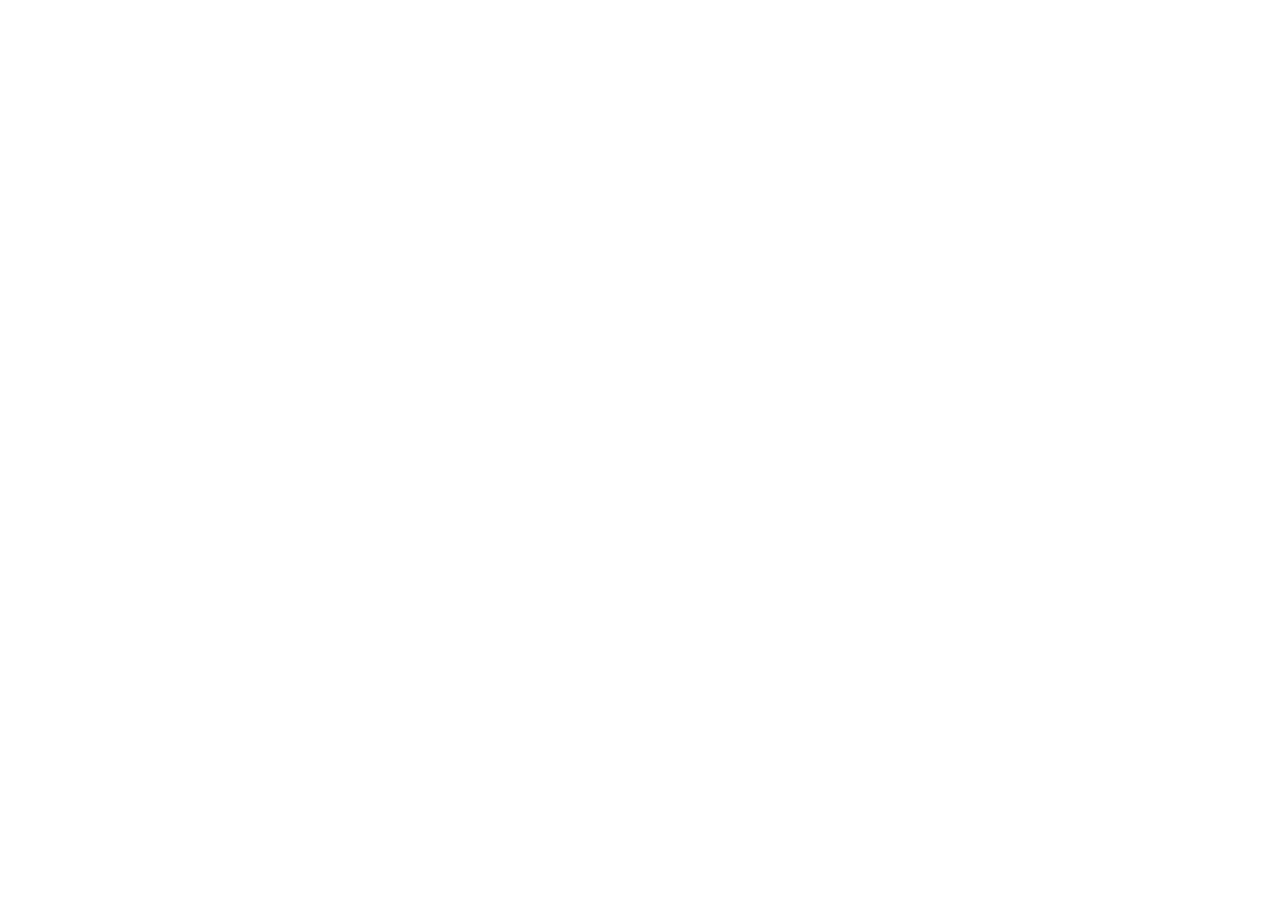
==== index.html @ 8719b3c1 "Primer reclutamiento" ====
<!DOCTYPE html>
<html lang="en">
<head>
    <meta charset="UTF-8">
    <meta name="viewport" content="width=device-width, initial-scale=1.0">
    <title>Riot Squad</title>
</head>
<body>
    
</body>
</html>
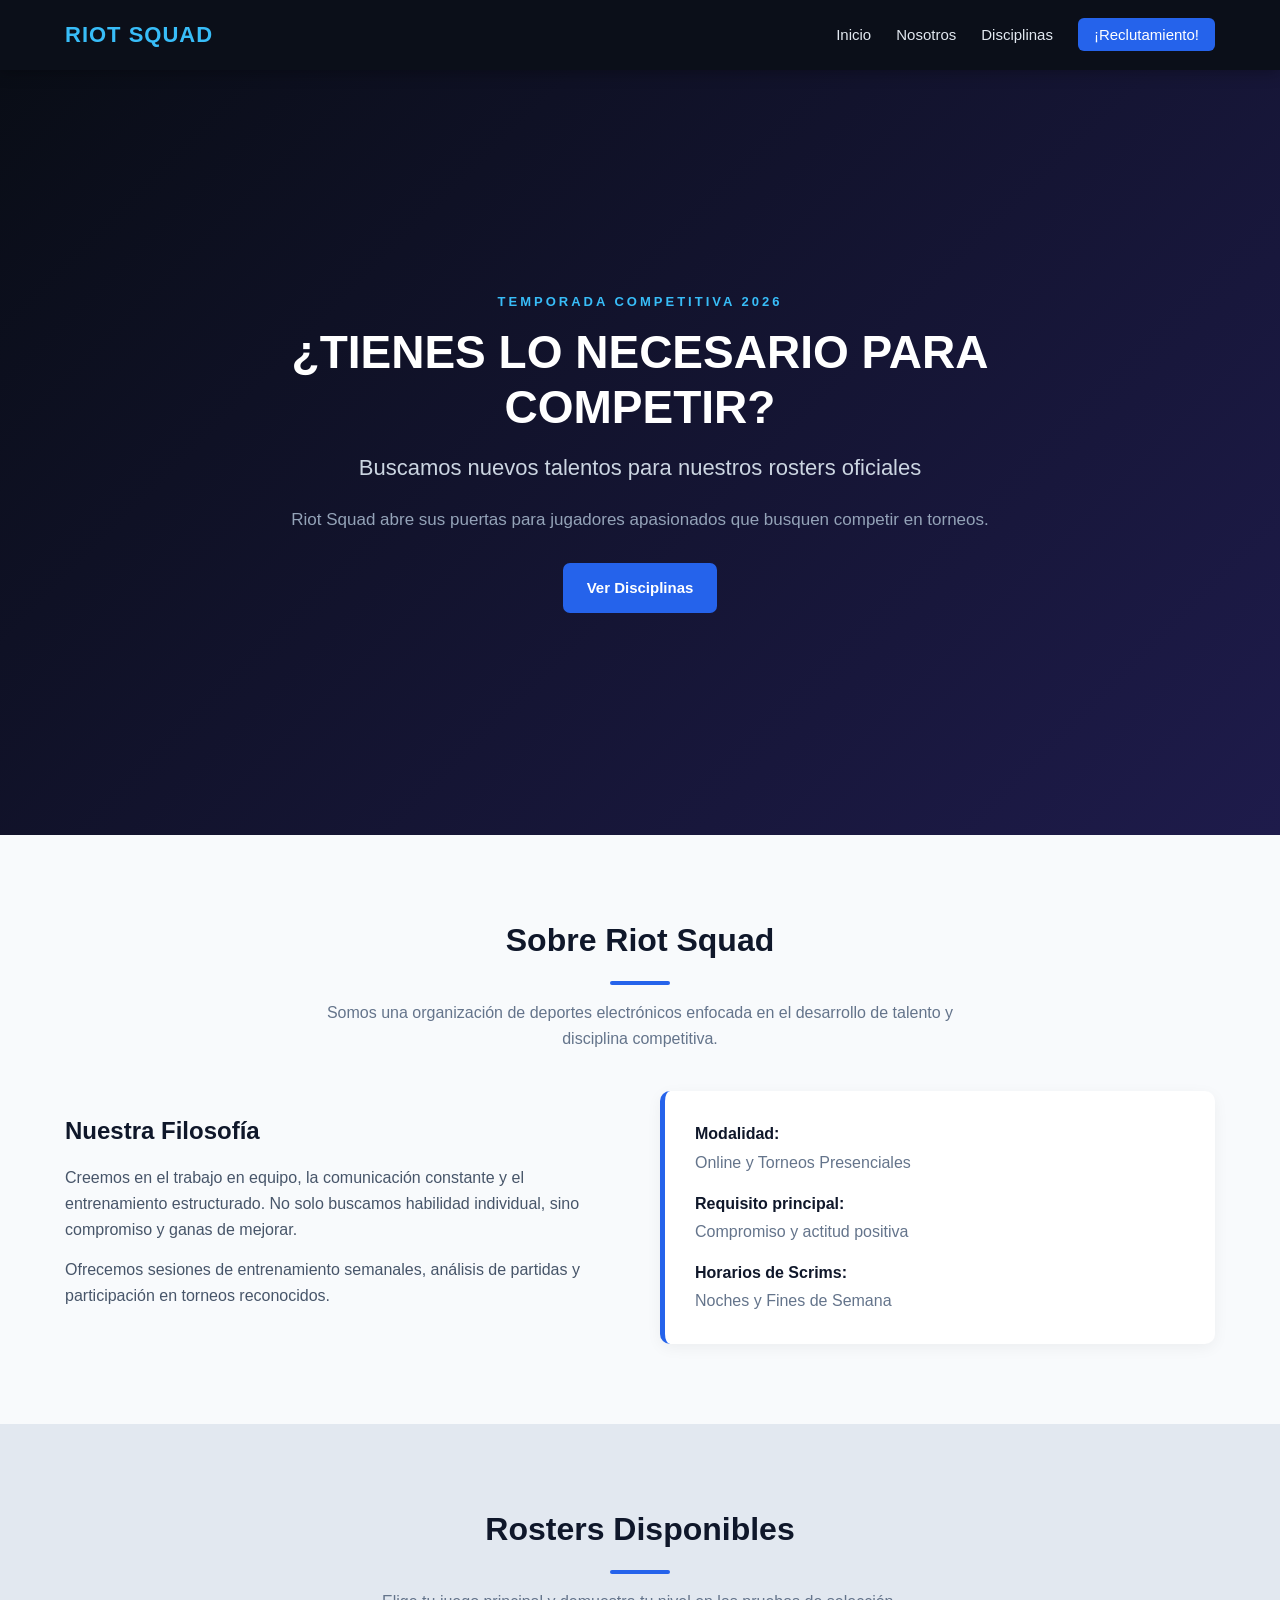
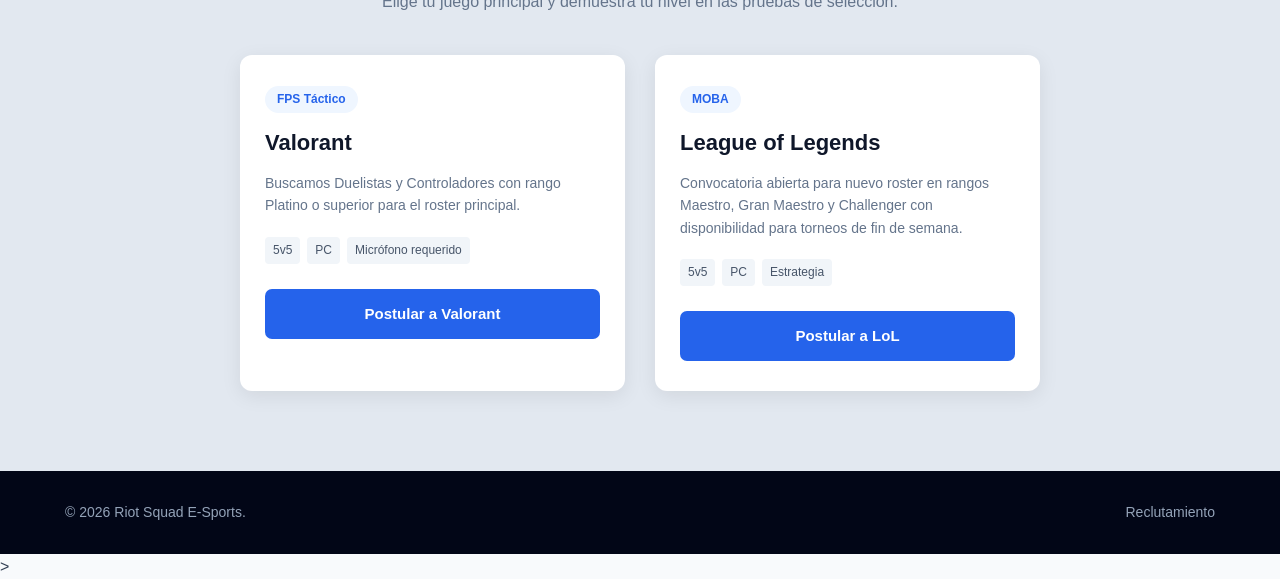
==== commit 8f166611: "Agregando pagina registro" ====
--- a/index.html
+++ b/index.html
@@ -1,11 +1,142 @@
 <!DOCTYPE html>
-<html lang="en">
+<html lang="es">
+
 <head>
     <meta charset="UTF-8">
     <meta name="viewport" content="width=device-width, initial-scale=1.0">
-    <title>Riot Squad</title>
+    <title>Riot Squad E-Sports - Reclutamiento</title>
+    <link rel="stylesheet" href="css/style.css">
 </head>
+
 <body>
-    
+    <header>
+        <nav class="navbar">
+            <div class="logo">
+                RIOT SQUAD
+            </div>
+            <ul class="menu">
+                <li><a href="#inicio">Inicio</a></li>
+                <li><a href="#nosotros">Nosotros</a></li>
+                <li><a href="#juegos">Disciplinas</a></li>
+                <li><a href="registro.html" class="btn-nav">¡Reclutamiento!</a></li>
+            </ul>
+        </nav>
+    </header>
+
+    <main>
+        <section id="inicio" class="hero">
+            <div class="hero-overlay">
+                <div class="hero-content">
+                    <p class="saludo">TEMPORADA COMPETITIVA 2026</p>
+                    <h1>¿TIENES LO NECESARIO PARA COMPETIR?</h1>
+                    <h2>Buscamos nuevos talentos para nuestros rosters oficiales</h2>
+                    <p class="descripcion-hero">
+                        Riot Squad abre sus puertas para jugadores apasionados que busquen competir en torneos.
+                    </p>
+                    <div class="hero-botones">
+                        <!-- Dejamos únicamente este botón -->
+                        <a href="#juegos" class="btn">
+                            Ver Disciplinas
+                        </a>
+                    </div>
+                </div>
+            </div>
+        </section>
+
+        <!-- SOBRE EL EQUIPO -->
+        <section id="nosotros" class="section">
+            <div class="contenedor">
+                <h2 class="titulo-seccion">Sobre Riot Squad</h2>
+                <p class="subtitulo-seccion">
+                    Somos una organización de deportes electrónicos enfocada en el desarrollo de talento y disciplina
+                    competitiva.
+                </p>
+
+                <div class="sobre-mi-container">
+                    <div class="sobre-mi-texto">
+                        <h3>Nuestra Filosofía</h3>
+                        <p>
+                            Creemos en el trabajo en equipo, la comunicación constante y el entrenamiento estructurado.
+                            No solo buscamos habilidad individual, sino compromiso y ganas de mejorar.
+                        </p>
+                        <p>
+                            Ofrecemos sesiones de entrenamiento semanales, análisis de partidas y participación en
+                            torneos reconocidos.
+                        </p>
+                    </div>
+
+                    <div class="datos-personales">
+                        <div class="dato">
+                            <strong>Modalidad:</strong>
+                            <span>Online y Torneos Presenciales</span>
+                        </div>
+                        <div class="dato">
+                            <strong>Requisito principal:</strong>
+                            <span>Compromiso y actitud positiva</span>
+                        </div>
+                        <div class="dato">
+                            <strong>Horarios de Scrims:</strong>
+                            <span>Noches y Fines de Semana</span>
+                        </div>
+                    </div>
+                </div>
+            </div>
+        </section>
+
+        <!-- DISCIPLINAS / JUEGOS (Solo Valorant y LoL) -->
+        <section id="juegos" class="section section-gray">
+            <div class="contenedor">
+                <h2 class="titulo-seccion">Rosters Disponibles</h2>
+                <p class="subtitulo-seccion">
+                    Elige tu juego principal y demuestra tu nivel en las pruebas de selección.
+                </p>
+
+                <div class="proyectos-container">
+                    <!-- Juego 1 -->
+                    <article class="proyecto">
+                        <div class="proyecto-contenido">
+                            <span class="proyecto-categoria">FPS Táctico</span>
+                            <h3>Valorant</h3>
+                            <p>Buscamos Duelistas y Controladores con rango Platino o superior para el roster principal.
+                            </p>
+                            <div class="proyecto-tecnologias">
+                                <span>5v5</span>
+                                <span>PC</span>
+                                <span>Micrófono requerido</span>
+                            </div>
+                            <a href="registro.html" class="btn">Postular a Valorant</a>
+                        </div>
+                    </article>
+
+                    <!-- Juego 2 -->
+                    <article class="proyecto">
+                        <div class="proyecto-contenido">
+                            <span class="proyecto-categoria">MOBA</span>
+                            <h3>League of Legends</h3>
+                            <p>Convocatoria abierta para nuevo roster en rangos Maestro, Gran Maestro y Challenger con
+                                disponibilidad para torneos de fin de semana.</p>
+                            <div class="proyecto-tecnologias">
+                                <span>5v5</span>
+                                <span>PC</span>
+                                <span>Estrategia</span>
+                            </div>
+                            <a href="registro.html" class="btn">Postular a LoL</a>
+                        </div>
+                    </article>
+                </div>
+            </div>
+        </section>
+    </main>
+
+    <!-- FOOTER -->
+    <footer>
+        <div class="footer-container">
+            <p>&copy; <span id="anio"></span> Riot Squad E-Sports.</p>
+            <p>Reclutamiento</p>
+        </div>
+    </footer>
+
+    <script src="js/script.js"></script>
 </body>
-</html>+
+</html>>
--- a/css/style.css
+++ b/css/style.css
@@ -0,0 +1,449 @@
+/* ==============================
+   ESTILOS GENERALES
+================================ */
+* {
+    margin: 0;
+    padding: 0;
+    box-sizing: border-box;
+}
+
+html {
+    scroll-behavior: smooth;
+}
+
+body {
+    font-family: Arial, Helvetica, sans-serif;
+    background-color: #f8fafc;
+    color: #334155;
+    line-height: 1.6;
+}
+
+.contenedor {
+    width: 90%;
+    max-width: 1150px;
+    margin: auto;
+}
+
+/* ==============================
+   NAVEGACIÓN
+================================ */
+header {
+    background-color: #0b0f19;
+    position: sticky;
+    top: 0;
+    z-index: 1000;
+    box-shadow: 0 2px 15px rgba(0, 0, 0, 0.3);
+}
+
+.navbar {
+    width: 90%;
+    max-width: 1150px;
+    margin: auto;
+    min-height: 70px;
+    display: flex;
+    align-items: center;
+    justify-content: space-between;
+}
+
+.logo {
+    color: #38bdf8;
+    font-size: 22px;
+    font-weight: bold;
+    letter-spacing: 1px;
+}
+
+.menu {
+    list-style: none;
+    display: flex;
+    align-items: center;
+    gap: 25px;
+}
+
+.menu a {
+    color: #e2e8f0;
+    text-decoration: none;
+    font-size: 15px;
+    transition: color 0.3s;
+}
+
+.menu a:hover {
+    color: #38bdf8;
+}
+
+.btn-nav {
+    background-color: #2563eb;
+    padding: 8px 16px;
+    border-radius: 6px;
+    color: white !important;
+}
+
+.btn-nav:hover {
+    background-color: #1d4ed8;
+}
+
+/* ==============================
+   HERO / BANNER
+================================ */
+.hero {
+    min-height: 85vh;
+    background: linear-gradient(135deg, #090d16 0%, #1e1b4b 100%);
+    display: flex;
+    align-items: center;
+}
+
+.hero-overlay {
+    width: 100%;
+    padding: 60px 20px;
+    display: flex;
+    justify-content: center;
+}
+
+.hero-content {
+    max-width: 850px;
+    text-align: center;
+    color: white;
+}
+
+.saludo {
+    text-transform: uppercase;
+    letter-spacing: 3px;
+    font-size: 13px;
+    color: #38bdf8;
+    margin-bottom: 12px;
+    font-weight: bold;
+}
+
+.hero h1 {
+    font-size: 46px;
+    margin-bottom: 15px;
+    line-height: 1.2;
+}
+
+.hero h2 {
+    font-size: 22px;
+    font-weight: normal;
+    color: #cbd5e1;
+    margin-bottom: 20px;
+}
+
+.descripcion-hero {
+    max-width: 700px;
+    margin: 0 auto 30px;
+    font-size: 17px;
+    color: #94a3b8;
+}
+
+.hero-botones {
+    display: flex;
+    justify-content: center;
+    gap: 15px;
+    flex-wrap: wrap;
+}
+
+/* ==============================
+   BOTONES
+================================ */
+.btn {
+    display: inline-block;
+    background-color: #2563eb;
+    color: white;
+    border: none;
+    border-radius: 7px;
+    padding: 13px 24px;
+    font-size: 15px;
+    font-weight: bold;
+    text-decoration: none;
+    cursor: pointer;
+    text-align: center;
+    transition: background-color 0.3s, transform 0.2s;
+}
+
+.btn:hover {
+    background-color: #1d4ed8;
+    transform: translateY(-2px);
+}
+
+.btn-secundario {
+    background-color: transparent;
+    border: 2px solid #38bdf8;
+    color: #38bdf8;
+}
+
+.btn-secundario:hover {
+    background-color: #38bdf8;
+    color: #0b0f19;
+}
+
+/* ==============================
+   SECCIONES
+================================ */
+.section {
+    padding: 80px 0;
+}
+
+.section-gray {
+    background-color: #e2e8f0;
+}
+
+.titulo-seccion {
+    text-align: center;
+    font-size: 32px;
+    color: #0f172a;
+    margin-bottom: 10px;
+}
+
+.titulo-seccion::after {
+    content: "";
+    display: block;
+    width: 60px;
+    height: 4px;
+    background-color: #2563eb;
+    margin: 15px auto;
+    border-radius: 2px;
+}
+
+.subtitulo-seccion {
+    max-width: 650px;
+    margin: 0 auto 40px;
+    text-align: center;
+    color: #64748b;
+}
+
+/* ==============================
+   SOBRE MI / EQUIPO
+================================ */
+.sobre-mi-container {
+    display: grid;
+    grid-template-columns: 1fr 1fr;
+    gap: 40px;
+    align-items: center;
+}
+
+.sobre-mi-texto h3 {
+    color: #0f172a;
+    font-size: 24px;
+    margin-bottom: 15px;
+}
+
+.sobre-mi-texto p {
+    margin-bottom: 15px;
+    color: #475569;
+}
+
+.datos-personales {
+    background-color: white;
+    padding: 30px;
+    border-radius: 10px;
+    border-left: 5px solid #2563eb;
+    box-shadow: 0 4px 15px rgba(0, 0, 0, 0.05);
+}
+
+.dato {
+    margin-bottom: 15px;
+}
+
+.dato:last-child {
+    margin-bottom: 0;
+}
+
+.dato strong {
+    display: block;
+    color: #0f172a;
+    margin-bottom: 3px;
+}
+
+.dato span {
+    color: #64748b;
+}
+
+/* ==============================
+   CARDS DE JUEGOS
+================================ */
+.proyectos-container {
+    display: grid;
+    grid-template-columns: repeat(2, 1fr); /* <- Ahora son 2 columnas */
+    gap: 30px;
+    max-width: 800px; 
+    margin: 0 auto;
+}
+
+.proyecto {
+    background-color: white;
+    border-radius: 12px;
+    overflow: hidden;
+    box-shadow: 0 5px 20px rgba(0, 0, 0, 0.08);
+    transition: transform 0.3s;
+}
+
+.proyecto:hover {
+    transform: translateY(-6px);
+}
+
+.proyecto-contenido {
+    padding: 30px 25px;
+}
+
+.proyecto-categoria {
+    display: inline-block;
+    color: #2563eb;
+    background-color: #eff6ff;
+    border-radius: 20px;
+    padding: 4px 12px;
+    font-size: 12px;
+    font-weight: bold;
+    margin-bottom: 12px;
+}
+
+.proyecto h3 {
+    color: #0f172a;
+    font-size: 22px;
+    margin-bottom: 12px;
+}
+
+.proyecto p {
+    color: #64748b;
+    margin-bottom: 20px;
+    font-size: 14px;
+}
+
+.proyecto-tecnologias {
+    display: flex;
+    flex-wrap: wrap;
+    gap: 7px;
+    margin-bottom: 25px;
+}
+
+.proyecto-tecnologias span {
+    padding: 4px 8px;
+    background-color: #f1f5f9;
+    border-radius: 4px;
+    font-size: 12px;
+    color: #475569;
+}
+
+.proyecto .btn {
+    width: 100%;
+}
+
+/* ==============================
+   FORMULARIO Y REGISTRO
+================================ */
+.contacto-container {
+    display: grid;
+    grid-template-columns: 1fr 1.3fr;
+    gap: 40px;
+}
+
+.contacto-info {
+    background-color: #0b0f19;
+    color: white;
+    padding: 40px;
+    border-radius: 12px;
+}
+
+.contacto-info h3 {
+    font-size: 24px;
+    margin-bottom: 15px;
+    color: #38bdf8;
+}
+
+.contacto-info p {
+    color: #94a3b8;
+    margin-bottom: 30px;
+}
+
+.contacto-dato {
+    margin-bottom: 20px;
+}
+
+.contacto-dato strong {
+    display: block;
+    color: #cbd5e1;
+    margin-bottom: 4px;
+}
+
+.contacto-dato span {
+    color: #94a3b8;
+    font-size: 14px;
+}
+
+#formRegistro {
+    background-color: white;
+    padding: 35px;
+    border-radius: 12px;
+    box-shadow: 0 5px 25px rgba(0, 0, 0, 0.08);
+}
+
+.form-group {
+    margin-bottom: 18px;
+}
+
+.form-group label {
+    display: block;
+    margin-bottom: 6px;
+    color: #0f172a;
+    font-weight: bold;
+    font-size: 14px;
+}
+
+.form-group input,
+.form-select {
+    width: 100%;
+    padding: 12px;
+    border: 1px solid #cbd5e1;
+    border-radius: 6px;
+    font-size: 15px;
+    outline: none;
+    font-family: inherit;
+    transition: border-color 0.3s;
+}
+
+.form-group input:focus,
+.form-select:focus {
+    border-color: #2563eb;
+}
+
+/* ==============================
+   FOOTER
+================================ */
+footer {
+    background-color: #020617;
+    color: #94a3b8;
+    padding: 30px 20px;
+    font-size: 14px;
+}
+
+.footer-container {
+    max-width: 1150px;
+    margin: auto;
+    display: flex;
+    justify-content: space-between;
+    align-items: center;
+}
+
+/* ==============================
+   RESPONSIVO
+================================ */
+@media (max-width: 900px) {
+    .proyectos-container,
+    .sobre-mi-container,
+    .contacto-container {
+        grid-template-columns: 1fr;
+    }
+}
+
+@media (max-width: 600px) {
+    .navbar {
+        flex-direction: column;
+        gap: 15px;
+        padding: 15px 0;
+    }
+    .hero h1 {
+        font-size: 32px;
+    }
+    .footer-container {
+        flex-direction: column;
+        text-align: center;
+        gap: 10px;
+    }
+}
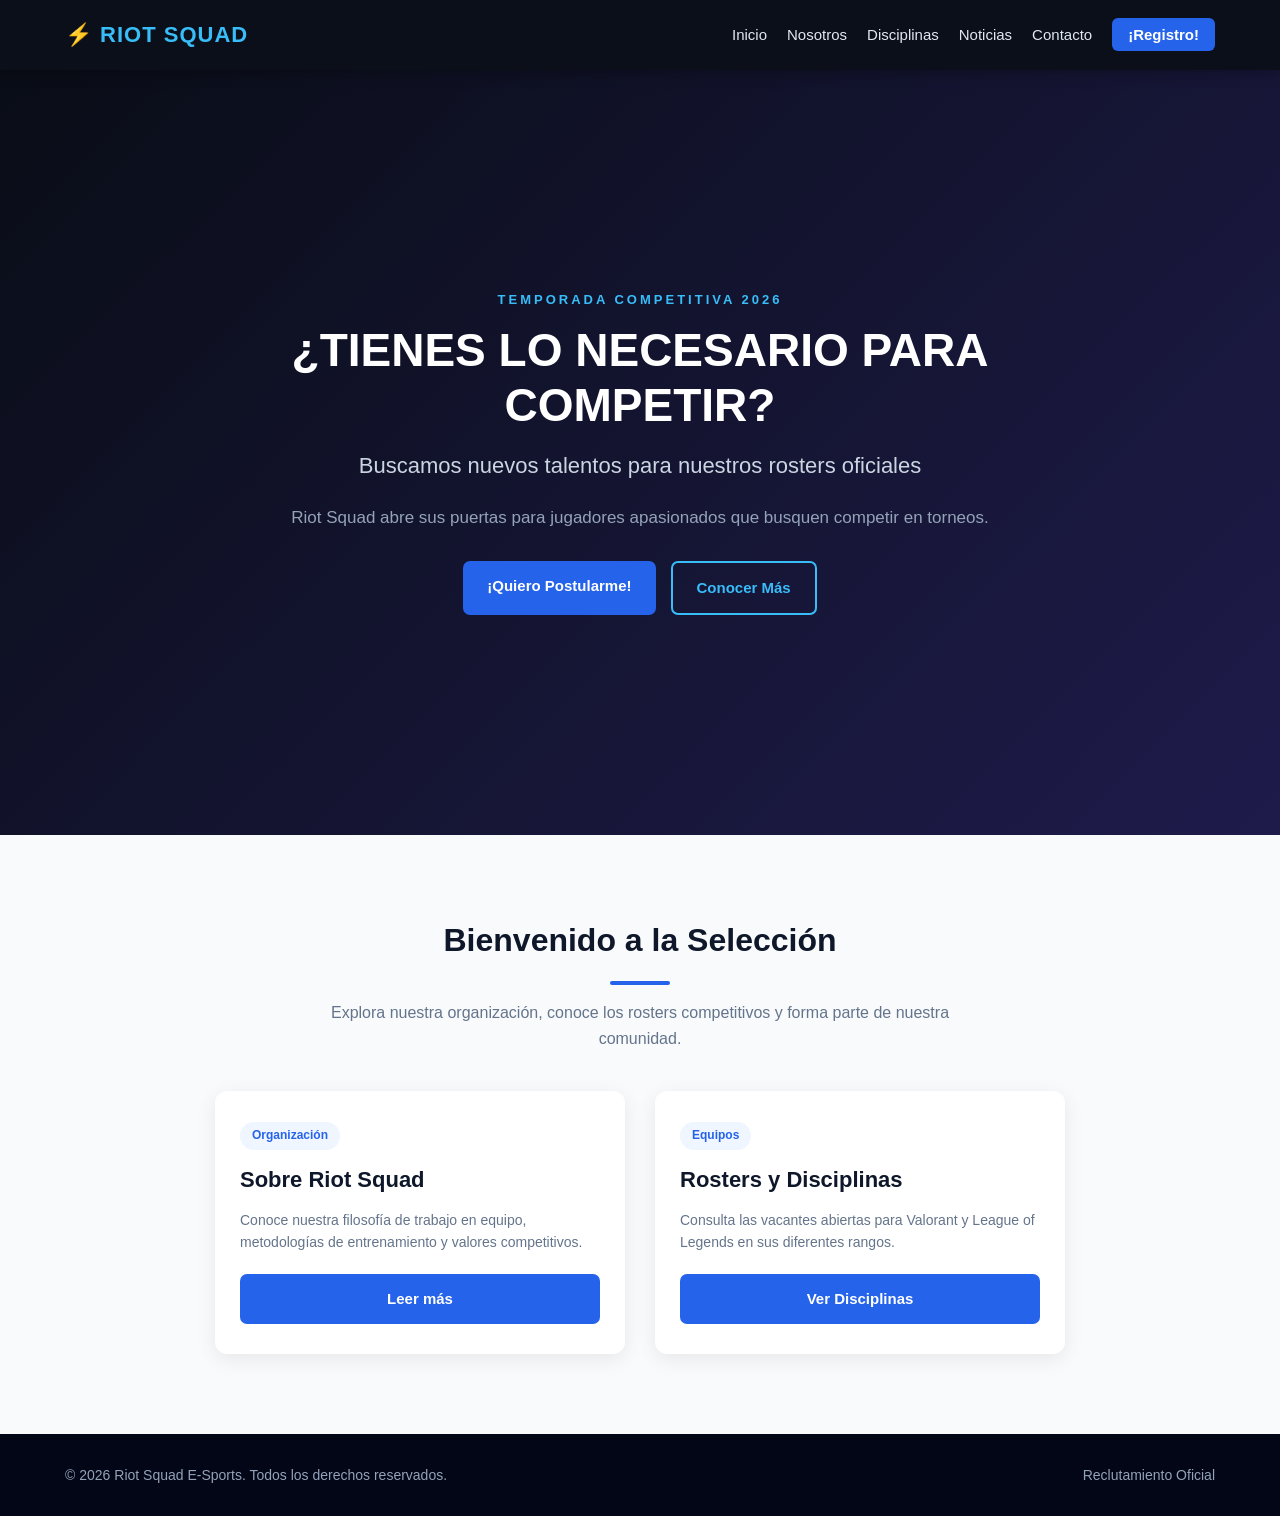
==== commit b7b9ad88: "actualizando el sistema" ====
--- a/index.html
+++ b/index.html
@@ -1,29 +1,33 @@
-<!DOCTYPE html>
+﻿<!DOCTYPE html>
 <html lang="es">
 
 <head>
     <meta charset="UTF-8">
     <meta name="viewport" content="width=device-width, initial-scale=1.0">
-    <title>Riot Squad E-Sports - Reclutamiento</title>
+    <title>Riot Squad E-Sports - Inicio</title>
     <link rel="stylesheet" href="css/style.css">
 </head>
 
 <body>
+    <!-- NAVEGACIÓN PRINCIPAL -->
     <header>
         <nav class="navbar">
             <div class="logo">
-                RIOT SQUAD
+                ⚡ RIOT SQUAD
             </div>
             <ul class="menu">
-                <li><a href="#inicio">Inicio</a></li>
-                <li><a href="#nosotros">Nosotros</a></li>
-                <li><a href="#juegos">Disciplinas</a></li>
-                <li><a href="registro.html" class="btn-nav">¡Reclutamiento!</a></li>
+                <li><a href="index.html">Inicio</a></li>
+                <li><a href="about.html">Nosotros</a></li>
+                <li><a href="services.html">Disciplinas</a></li>
+                <li><a href="news.html">Noticias</a></li>
+                <li><a href="contact.html">Contacto</a></li>
+                <li><a href="registro.html" class="btn-nav">¡Registro!</a></li>
             </ul>
         </nav>
     </header>
 
     <main>
+        <!-- HERO / BANNER PRINCIPAL -->
         <section id="inicio" class="hero">
             <div class="hero-overlay">
                 <div class="hero-content">
@@ -34,93 +38,41 @@
                         Riot Squad abre sus puertas para jugadores apasionados que busquen competir en torneos.
                     </p>
                     <div class="hero-botones">
-                        <!-- Dejamos únicamente este botón -->
-                        <a href="#juegos" class="btn">
-                            Ver Disciplinas
+                        <a href="registro.html" class="btn">
+                            ¡Quiero Postularme!
+                        </a>
+                        <a href="about.html" class="btn btn-secundario">
+                            Conocer Más
                         </a>
                     </div>
                 </div>
             </div>
         </section>
 
-        <!-- SOBRE EL EQUIPO -->
-        <section id="nosotros" class="section">
+        <!-- SECCIÓN DE BIENVENIDA Y ACCESOS RÁPIDOS -->
+        <section class="section">
             <div class="contenedor">
-                <h2 class="titulo-seccion">Sobre Riot Squad</h2>
+                <h2 class="titulo-seccion">Bienvenido a la Selección</h2>
                 <p class="subtitulo-seccion">
-                    Somos una organización de deportes electrónicos enfocada en el desarrollo de talento y disciplina
-                    competitiva.
-                </p>
-
-                <div class="sobre-mi-container">
-                    <div class="sobre-mi-texto">
-                        <h3>Nuestra Filosofía</h3>
-                        <p>
-                            Creemos en el trabajo en equipo, la comunicación constante y el entrenamiento estructurado.
-                            No solo buscamos habilidad individual, sino compromiso y ganas de mejorar.
-                        </p>
-                        <p>
-                            Ofrecemos sesiones de entrenamiento semanales, análisis de partidas y participación en
-                            torneos reconocidos.
-                        </p>
-                    </div>
-
-                    <div class="datos-personales">
-                        <div class="dato">
-                            <strong>Modalidad:</strong>
-                            <span>Online y Torneos Presenciales</span>
-                        </div>
-                        <div class="dato">
-                            <strong>Requisito principal:</strong>
-                            <span>Compromiso y actitud positiva</span>
-                        </div>
-                        <div class="dato">
-                            <strong>Horarios de Scrims:</strong>
-                            <span>Noches y Fines de Semana</span>
-                        </div>
-                    </div>
-                </div>
-            </div>
-        </section>
-
-        <!-- DISCIPLINAS / JUEGOS (Solo Valorant y LoL) -->
-        <section id="juegos" class="section section-gray">
-            <div class="contenedor">
-                <h2 class="titulo-seccion">Rosters Disponibles</h2>
-                <p class="subtitulo-seccion">
-                    Elige tu juego principal y demuestra tu nivel en las pruebas de selección.
+                    Explora nuestra organización, conoce los rosters competitivos y forma parte de nuestra comunidad.
                 </p>
 
                 <div class="proyectos-container">
-                    <!-- Juego 1 -->
                     <article class="proyecto">
                         <div class="proyecto-contenido">
-                            <span class="proyecto-categoria">FPS Táctico</span>
-                            <h3>Valorant</h3>
-                            <p>Buscamos Duelistas y Controladores con rango Platino o superior para el roster principal.
-                            </p>
-                            <div class="proyecto-tecnologias">
-                                <span>5v5</span>
-                                <span>PC</span>
-                                <span>Micrófono requerido</span>
-                            </div>
-                            <a href="registro.html" class="btn">Postular a Valorant</a>
+                            <span class="proyecto-categoria">Organización</span>
+                            <h3>Sobre Riot Squad</h3>
+                            <p>Conoce nuestra filosofía de trabajo en equipo, metodologías de entrenamiento y valores competitivos.</p>
+                            <a href="about.html" class="btn">Leer más</a>
                         </div>
                     </article>
 
-                    <!-- Juego 2 -->
                     <article class="proyecto">
                         <div class="proyecto-contenido">
-                            <span class="proyecto-categoria">MOBA</span>
-                            <h3>League of Legends</h3>
-                            <p>Convocatoria abierta para nuevo roster en rangos Maestro, Gran Maestro y Challenger con
-                                disponibilidad para torneos de fin de semana.</p>
-                            <div class="proyecto-tecnologias">
-                                <span>5v5</span>
-                                <span>PC</span>
-                                <span>Estrategia</span>
-                            </div>
-                            <a href="registro.html" class="btn">Postular a LoL</a>
+                            <span class="proyecto-categoria">Equipos</span>
+                            <h3>Rosters y Disciplinas</h3>
+                            <p>Consulta las vacantes abiertas para Valorant y League of Legends en sus diferentes rangos.</p>
+                            <a href="services.html" class="btn">Ver Disciplinas</a>
                         </div>
                     </article>
                 </div>
@@ -131,12 +83,12 @@
     <!-- FOOTER -->
     <footer>
         <div class="footer-container">
-            <p>&copy; <span id="anio"></span> Riot Squad E-Sports.</p>
-            <p>Reclutamiento</p>
+            <p>&copy; <span id="anio"></span> Riot Squad E-Sports. Todos los derechos reservados.</p>
+            <p>Reclutamiento Oficial</p>
         </div>
     </footer>
 
     <script src="js/script.js"></script>
 </body>
 
-</html>>+</html>
--- a/css/style.css
+++ b/css/style.css
@@ -1,4 +1,4 @@
-/* ==============================
+﻿/* ==============================
    ESTILOS GENERALES
 ================================ */
 * {
@@ -12,7 +12,7 @@
 }
 
 body {
-    font-family: Arial, Helvetica, sans-serif;
+    font-family: 'Segoe UI', Tahoma, Geneva, Verdana, sans-serif, Arial, Helvetica;
     background-color: #f8fafc;
     color: #334155;
     line-height: 1.6;
@@ -56,7 +56,7 @@
     list-style: none;
     display: flex;
     align-items: center;
-    gap: 25px;
+    gap: 20px;
 }
 
 .menu a {
@@ -75,6 +75,7 @@
     padding: 8px 16px;
     border-radius: 6px;
     color: white !important;
+    font-weight: bold;
 }
 
 .btn-nav:hover {
@@ -155,12 +156,13 @@
     text-decoration: none;
     cursor: pointer;
     text-align: center;
-    transition: background-color 0.3s, transform 0.2s;
+    transition: background-color 0.3s, transform 0.2s, box-shadow 0.2s;
 }
 
 .btn:hover {
     background-color: #1d4ed8;
     transform: translateY(-2px);
+    box-shadow: 0 6px 18px rgba(37, 99, 235, 0.35);
 }
 
 .btn-secundario {
@@ -257,13 +259,13 @@
 }
 
 /* ==============================
-   CARDS DE JUEGOS
+   TARJETAS Y CARDS (JUEGOS Y NOTICIAS)
 ================================ */
 .proyectos-container {
     display: grid;
-    grid-template-columns: repeat(2, 1fr); /* <- Ahora son 2 columnas */
+    grid-template-columns: repeat(2, 1fr);
     gap: 30px;
-    max-width: 800px; 
+    max-width: 850px;
     margin: 0 auto;
 }
 
@@ -387,7 +389,8 @@
 }
 
 .form-group input,
-.form-select {
+.form-select,
+.form-group textarea {
     width: 100%;
     padding: 12px;
     border: 1px solid #cbd5e1;
@@ -395,12 +398,18 @@
     font-size: 15px;
     outline: none;
     font-family: inherit;
-    transition: border-color 0.3s;
+    transition: border-color 0.3s, box-shadow 0.3s;
 }
 
 .form-group input:focus,
-.form-select:focus {
+.form-select:focus,
+.form-group textarea:focus {
     border-color: #2563eb;
+    box-shadow: 0 0 0 3px rgba(37, 99, 235, 0.15);
+}
+
+.form-group textarea {
+    resize: vertical;
 }
 
 /* ==============================
@@ -437,6 +446,11 @@
         flex-direction: column;
         gap: 15px;
         padding: 15px 0;
+    }
+    .menu {
+        flex-wrap: wrap;
+        justify-content: center;
+        gap: 12px;
     }
     .hero h1 {
         font-size: 32px;
@@ -446,4 +460,4 @@
         text-align: center;
         gap: 10px;
     }
-}+}
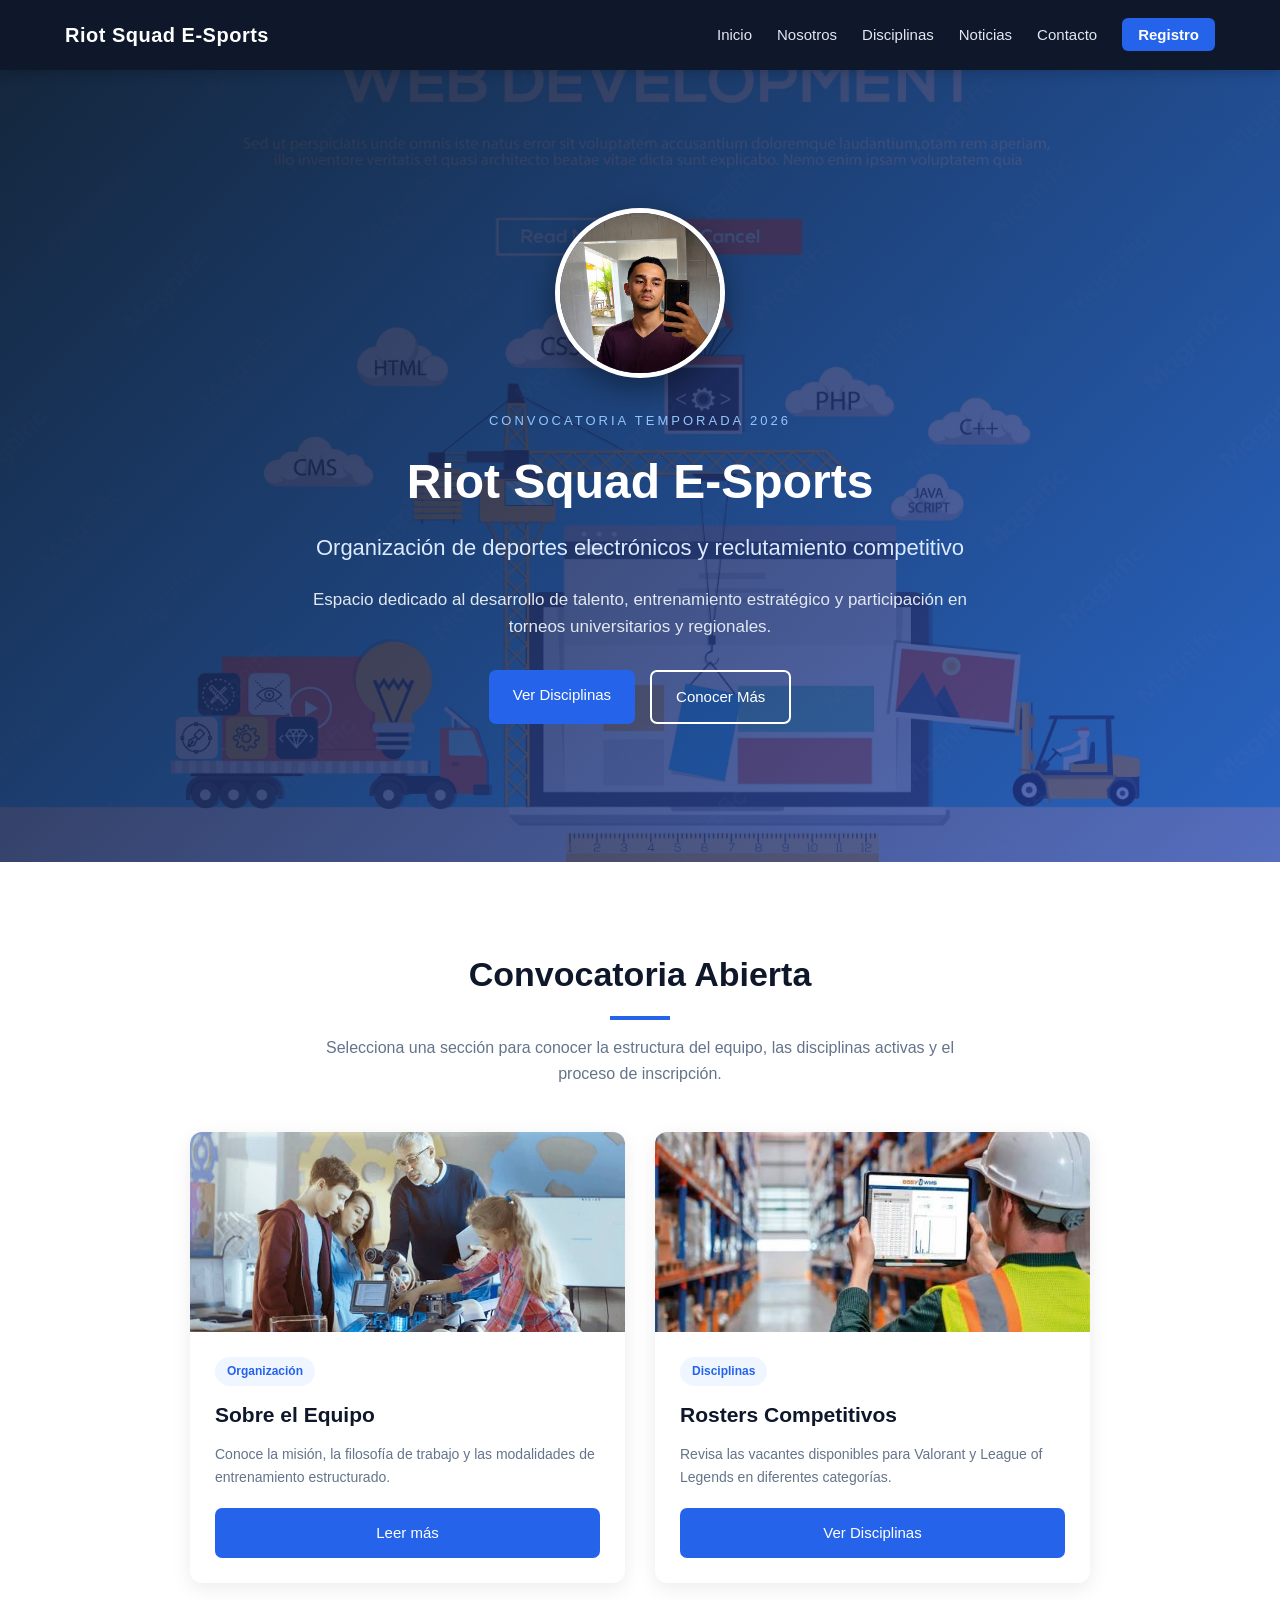
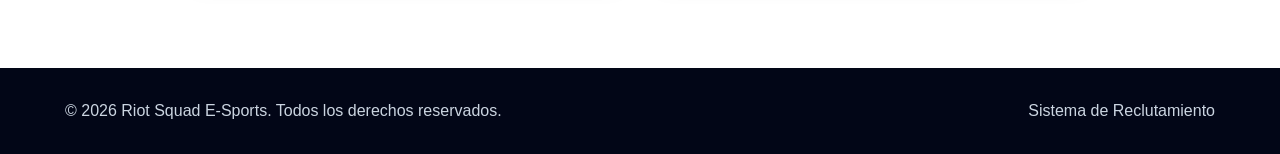
==== commit d0a67267: "Actualizacion" ====
--- a/index.html
+++ b/index.html
@@ -9,11 +9,11 @@
 </head>
 
 <body>
-    <!-- NAVEGACIÓN PRINCIPAL -->
+    <!-- NAVEGACIÓN -->
     <header>
         <nav class="navbar">
             <div class="logo">
-                ⚡ RIOT SQUAD
+                Riot Squad E-Sports
             </div>
             <ul class="menu">
                 <li><a href="index.html">Inicio</a></li>
@@ -21,25 +21,37 @@
                 <li><a href="services.html">Disciplinas</a></li>
                 <li><a href="news.html">Noticias</a></li>
                 <li><a href="contact.html">Contacto</a></li>
-                <li><a href="registro.html" class="btn-nav">¡Registro!</a></li>
+                <li><a href="registro.html" class="btn-nav">Registro</a></li>
             </ul>
         </nav>
     </header>
 
     <main>
-        <!-- HERO / BANNER PRINCIPAL -->
+        <!-- HERO / BANNER CON FOTO -->
         <section id="inicio" class="hero">
             <div class="hero-overlay">
                 <div class="hero-content">
-                    <p class="saludo">TEMPORADA COMPETITIVA 2026</p>
-                    <h1>¿TIENES LO NECESARIO PARA COMPETIR?</h1>
-                    <h2>Buscamos nuevos talentos para nuestros rosters oficiales</h2>
+                    <img src="img/mifotoperfil.png" alt="Logo de Riot Squad E-Sports" class="foto-perfil">
+
+                    <p class="saludo">
+                        Convocatoria Temporada 2026
+                    </p>
+
+                    <h1>
+                        Riot Squad E-Sports
+                    </h1>
+
+                    <h2>
+                        Organización de deportes electrónicos y reclutamiento competitivo
+                    </h2>
+
                     <p class="descripcion-hero">
-                        Riot Squad abre sus puertas para jugadores apasionados que busquen competir en torneos.
+                        Espacio dedicado al desarrollo de talento, entrenamiento estratégico y participación en torneos universitarios y regionales.
                     </p>
+
                     <div class="hero-botones">
-                        <a href="registro.html" class="btn">
-                            ¡Quiero Postularme!
+                        <a href="services.html" class="btn">
+                            Ver Disciplinas
                         </a>
                         <a href="about.html" class="btn btn-secundario">
                             Conocer Más
@@ -49,29 +61,35 @@
             </div>
         </section>
 
-        <!-- SECCIÓN DE BIENVENIDA Y ACCESOS RÁPIDOS -->
+        <!-- BIENVENIDA Y TARJETAS CON IMÁGENES -->
         <section class="section">
             <div class="contenedor">
-                <h2 class="titulo-seccion">Bienvenido a la Selección</h2>
+                <h2 class="titulo-seccion">Convocatoria Abierta</h2>
                 <p class="subtitulo-seccion">
-                    Explora nuestra organización, conoce los rosters competitivos y forma parte de nuestra comunidad.
+                    Selecciona una sección para conocer la estructura del equipo, las disciplinas activas y el proceso de inscripción.
                 </p>
 
                 <div class="proyectos-container">
                     <article class="proyecto">
+                        <div class="proyecto-imagen">
+                            <img src="img/proyecto1.jpg" alt="Organización Riot Squad">
+                        </div>
                         <div class="proyecto-contenido">
                             <span class="proyecto-categoria">Organización</span>
-                            <h3>Sobre Riot Squad</h3>
-                            <p>Conoce nuestra filosofía de trabajo en equipo, metodologías de entrenamiento y valores competitivos.</p>
+                            <h3>Sobre el Equipo</h3>
+                            <p>Conoce la misión, la filosofía de trabajo y las modalidades de entrenamiento estructurado.</p>
                             <a href="about.html" class="btn">Leer más</a>
                         </div>
                     </article>
 
                     <article class="proyecto">
+                        <div class="proyecto-imagen">
+                            <img src="img/proyecto2.jpg" alt="Rosters Competitivos">
+                        </div>
                         <div class="proyecto-contenido">
-                            <span class="proyecto-categoria">Equipos</span>
-                            <h3>Rosters y Disciplinas</h3>
-                            <p>Consulta las vacantes abiertas para Valorant y League of Legends en sus diferentes rangos.</p>
+                            <span class="proyecto-categoria">Disciplinas</span>
+                            <h3>Rosters Competitivos</h3>
+                            <p>Revisa las vacantes disponibles para Valorant y League of Legends en diferentes categorías.</p>
                             <a href="services.html" class="btn">Ver Disciplinas</a>
                         </div>
                     </article>
@@ -84,7 +102,7 @@
     <footer>
         <div class="footer-container">
             <p>&copy; <span id="anio"></span> Riot Squad E-Sports. Todos los derechos reservados.</p>
-            <p>Reclutamiento Oficial</p>
+            <p>Sistema de Reclutamiento</p>
         </div>
     </footer>
 
--- a/css/style.css
+++ b/css/style.css
@@ -1,6 +1,7 @@
 ﻿/* ==============================
-   ESTILOS GENERALES
-================================ */
+   CLASE SINCRONICA - RECLUTAMIENTO
+================================ */
+
 * {
     margin: 0;
     padding: 0;
@@ -12,10 +13,14 @@
 }
 
 body {
-    font-family: 'Segoe UI', Tahoma, Geneva, Verdana, sans-serif, Arial, Helvetica;
-    background-color: #f8fafc;
+    font-family: Arial, Helvetica, sans-serif;
+    background-color: #ffffff;
     color: #334155;
     line-height: 1.6;
+}
+
+img {
+    max-width: 100%;
 }
 
 .contenedor {
@@ -28,11 +33,11 @@
    NAVEGACIÓN
 ================================ */
 header {
-    background-color: #0b0f19;
+    background-color: #0f172a;
     position: sticky;
     top: 0;
     z-index: 1000;
-    box-shadow: 0 2px 15px rgba(0, 0, 0, 0.3);
+    box-shadow: 0 2px 12px rgba(0, 0, 0, 0.2);
 }
 
 .navbar {
@@ -46,17 +51,17 @@
 }
 
 .logo {
-    color: #38bdf8;
-    font-size: 22px;
+    color: white;
+    font-size: 20px;
     font-weight: bold;
-    letter-spacing: 1px;
+    letter-spacing: 0.5px;
 }
 
 .menu {
     list-style: none;
     display: flex;
     align-items: center;
-    gap: 20px;
+    gap: 25px;
 }
 
 .menu a {
@@ -67,7 +72,7 @@
 }
 
 .menu a:hover {
-    color: #38bdf8;
+    color: #60a5fa;
 }
 
 .btn-nav {
@@ -86,17 +91,25 @@
    HERO / BANNER
 ================================ */
 .hero {
-    min-height: 85vh;
-    background: linear-gradient(135deg, #090d16 0%, #1e1b4b 100%);
-    display: flex;
+    min-height: 88vh;
+    background-image: url("../img/banner.png");
+    background-size: cover;
+    background-position: center;
+    background-repeat: no-repeat;
+    background-attachment: fixed;
+}
+
+.hero-overlay {
+    min-height: 88vh;
+    background: linear-gradient(
+        135deg,
+        rgba(15, 23, 42, 0.91),
+        rgba(30, 64, 175, 0.72)
+    );
+    display: flex;
+    justify-content: center;
     align-items: center;
-}
-
-.hero-overlay {
-    width: 100%;
     padding: 60px 20px;
-    display: flex;
-    justify-content: center;
 }
 
 .hero-content {
@@ -105,25 +118,33 @@
     color: white;
 }
 
+.foto-perfil {
+    width: 170px;
+    height: 170px;
+    border-radius: 50%;
+    object-fit: cover;
+    border: 5px solid white;
+    margin-bottom: 25px;
+    box-shadow: 0 10px 30px rgba(0, 0, 0, 0.4);
+}
+
 .saludo {
     text-transform: uppercase;
     letter-spacing: 3px;
     font-size: 13px;
-    color: #38bdf8;
+    color: #93c5fd;
     margin-bottom: 12px;
-    font-weight: bold;
 }
 
 .hero h1 {
-    font-size: 46px;
-    margin-bottom: 15px;
-    line-height: 1.2;
+    font-size: 48px;
+    margin-bottom: 10px;
 }
 
 .hero h2 {
     font-size: 22px;
     font-weight: normal;
-    color: #cbd5e1;
+    color: #dbeafe;
     margin-bottom: 20px;
 }
 
@@ -131,7 +152,7 @@
     max-width: 700px;
     margin: 0 auto 30px;
     font-size: 17px;
-    color: #94a3b8;
+    color: #e2e8f0;
 }
 
 .hero-botones {
@@ -152,44 +173,43 @@
     border-radius: 7px;
     padding: 13px 24px;
     font-size: 15px;
-    font-weight: bold;
     text-decoration: none;
     cursor: pointer;
     text-align: center;
-    transition: background-color 0.3s, transform 0.2s, box-shadow 0.2s;
+    transition: background-color 0.3s, transform 0.3s, box-shadow 0.3s;
 }
 
 .btn:hover {
     background-color: #1d4ed8;
-    transform: translateY(-2px);
-    box-shadow: 0 6px 18px rgba(37, 99, 235, 0.35);
+    transform: translateY(-3px);
+    box-shadow: 0 8px 20px rgba(37, 99, 235, 0.3);
 }
 
 .btn-secundario {
     background-color: transparent;
-    border: 2px solid #38bdf8;
-    color: #38bdf8;
+    border: 2px solid white;
+    color: white;
 }
 
 .btn-secundario:hover {
-    background-color: #38bdf8;
-    color: #0b0f19;
+    background-color: white;
+    color: #1e3a8a;
 }
 
 /* ==============================
    SECCIONES
 ================================ */
 .section {
-    padding: 80px 0;
+    padding: 85px 0;
 }
 
 .section-gray {
-    background-color: #e2e8f0;
+    background-color: #f1f5f9;
 }
 
 .titulo-seccion {
     text-align: center;
-    font-size: 32px;
+    font-size: 34px;
     color: #0f172a;
     margin-bottom: 10px;
 }
@@ -201,12 +221,11 @@
     height: 4px;
     background-color: #2563eb;
     margin: 15px auto;
-    border-radius: 2px;
 }
 
 .subtitulo-seccion {
     max-width: 650px;
-    margin: 0 auto 40px;
+    margin: 0 auto 45px;
     text-align: center;
     color: #64748b;
 }
@@ -217,31 +236,32 @@
 .sobre-mi-container {
     display: grid;
     grid-template-columns: 1fr 1fr;
-    gap: 40px;
+    gap: 50px;
     align-items: center;
 }
 
 .sobre-mi-texto h3 {
     color: #0f172a;
-    font-size: 24px;
+    font-size: 25px;
     margin-bottom: 15px;
 }
 
 .sobre-mi-texto p {
-    margin-bottom: 15px;
-    color: #475569;
+    margin-bottom: 16px;
+    color: #64748b;
 }
 
 .datos-personales {
-    background-color: white;
+    background-color: #f8fafc;
     padding: 30px;
     border-radius: 10px;
     border-left: 5px solid #2563eb;
-    box-shadow: 0 4px 15px rgba(0, 0, 0, 0.05);
 }
 
 .dato {
-    margin-bottom: 15px;
+    display: flex;
+    flex-direction: column;
+    margin-bottom: 18px;
 }
 
 .dato:last-child {
@@ -249,7 +269,6 @@
 }
 
 .dato strong {
-    display: block;
     color: #0f172a;
     margin-bottom: 3px;
 }
@@ -259,13 +278,13 @@
 }
 
 /* ==============================
-   TARJETAS Y CARDS (JUEGOS Y NOTICIAS)
+   PROYECTOS / DISCIPLINAS / NOTICIAS
 ================================ */
 .proyectos-container {
     display: grid;
     grid-template-columns: repeat(2, 1fr);
     gap: 30px;
-    max-width: 850px;
+    max-width: 900px;
     margin: 0 auto;
 }
 
@@ -274,15 +293,32 @@
     border-radius: 12px;
     overflow: hidden;
     box-shadow: 0 5px 20px rgba(0, 0, 0, 0.08);
-    transition: transform 0.3s;
+    transition: transform 0.3s, box-shadow 0.3s;
 }
 
 .proyecto:hover {
-    transform: translateY(-6px);
+    transform: translateY(-8px);
+    box-shadow: 0 15px 35px rgba(0, 0, 0, 0.14);
+}
+
+.proyecto-imagen {
+    height: 200px;
+    overflow: hidden;
+}
+
+.proyecto-imagen img {
+    width: 100%;
+    height: 100%;
+    object-fit: cover;
+    transition: transform 0.4s;
+}
+
+.proyecto:hover .proyecto-imagen img {
+    transform: scale(1.06);
 }
 
 .proyecto-contenido {
-    padding: 30px 25px;
+    padding: 25px;
 }
 
 .proyecto-categoria {
@@ -290,15 +326,15 @@
     color: #2563eb;
     background-color: #eff6ff;
     border-radius: 20px;
-    padding: 4px 12px;
+    padding: 5px 12px;
     font-size: 12px;
+    margin-bottom: 12px;
     font-weight: bold;
-    margin-bottom: 12px;
 }
 
 .proyecto h3 {
     color: #0f172a;
-    font-size: 22px;
+    font-size: 21px;
     margin-bottom: 12px;
 }
 
@@ -312,11 +348,11 @@
     display: flex;
     flex-wrap: wrap;
     gap: 7px;
-    margin-bottom: 25px;
+    margin-bottom: 22px;
 }
 
 .proyecto-tecnologias span {
-    padding: 4px 8px;
+    padding: 5px 9px;
     background-color: #f1f5f9;
     border-radius: 4px;
     font-size: 12px;
@@ -328,30 +364,29 @@
 }
 
 /* ==============================
-   FORMULARIO Y REGISTRO
+   CONTACTO Y FORMULARIO
 ================================ */
 .contacto-container {
     display: grid;
     grid-template-columns: 1fr 1.3fr;
-    gap: 40px;
+    gap: 50px;
 }
 
 .contacto-info {
-    background-color: #0b0f19;
+    background-color: #0f172a;
     color: white;
     padding: 40px;
     border-radius: 12px;
 }
 
 .contacto-info h3 {
-    font-size: 24px;
+    font-size: 25px;
     margin-bottom: 15px;
-    color: #38bdf8;
 }
 
 .contacto-info p {
-    color: #94a3b8;
-    margin-bottom: 30px;
+    color: #cbd5e1;
+    margin-bottom: 25px;
 }
 
 .contacto-dato {
@@ -360,12 +395,12 @@
 
 .contacto-dato strong {
     display: block;
+    color: #93c5fd;
+    margin-bottom: 4px;
+}
+
+.contacto-dato span {
     color: #cbd5e1;
-    margin-bottom: 4px;
-}
-
-.contacto-dato span {
-    color: #94a3b8;
     font-size: 14px;
 }
 
@@ -382,7 +417,7 @@
 
 .form-group label {
     display: block;
-    margin-bottom: 6px;
+    margin-bottom: 7px;
     color: #0f172a;
     font-weight: bold;
     font-size: 14px;
@@ -392,12 +427,12 @@
 .form-select,
 .form-group textarea {
     width: 100%;
-    padding: 12px;
+    padding: 13px;
     border: 1px solid #cbd5e1;
     border-radius: 6px;
+    font-family: inherit;
     font-size: 15px;
     outline: none;
-    font-family: inherit;
     transition: border-color 0.3s, box-shadow 0.3s;
 }
 
@@ -405,7 +440,7 @@
 .form-select:focus,
 .form-group textarea:focus {
     border-color: #2563eb;
-    box-shadow: 0 0 0 3px rgba(37, 99, 235, 0.15);
+    box-shadow: 0 0 0 3px rgba(37, 99, 235, 0.1);
 }
 
 .form-group textarea {
@@ -417,9 +452,8 @@
 ================================ */
 footer {
     background-color: #020617;
-    color: #94a3b8;
+    color: #cbd5e1;
     padding: 30px 20px;
-    font-size: 14px;
 }
 
 .footer-container {
@@ -441,23 +475,33 @@
     }
 }
 
-@media (max-width: 600px) {
+@media (max-width: 700px) {
     .navbar {
         flex-direction: column;
+        padding: 18px 0;
         gap: 15px;
-        padding: 15px 0;
     }
     .menu {
+        gap: 15px;
         flex-wrap: wrap;
         justify-content: center;
-        gap: 12px;
+    }
+    .hero {
+        background-attachment: scroll;
     }
     .hero h1 {
-        font-size: 32px;
+        font-size: 34px;
+    }
+    .hero h2 {
+        font-size: 18px;
+    }
+    .foto-perfil {
+        width: 140px;
+        height: 140px;
     }
     .footer-container {
         flex-direction: column;
+        gap: 8px;
         text-align: center;
-        gap: 10px;
-    }
-}
+    }
+}
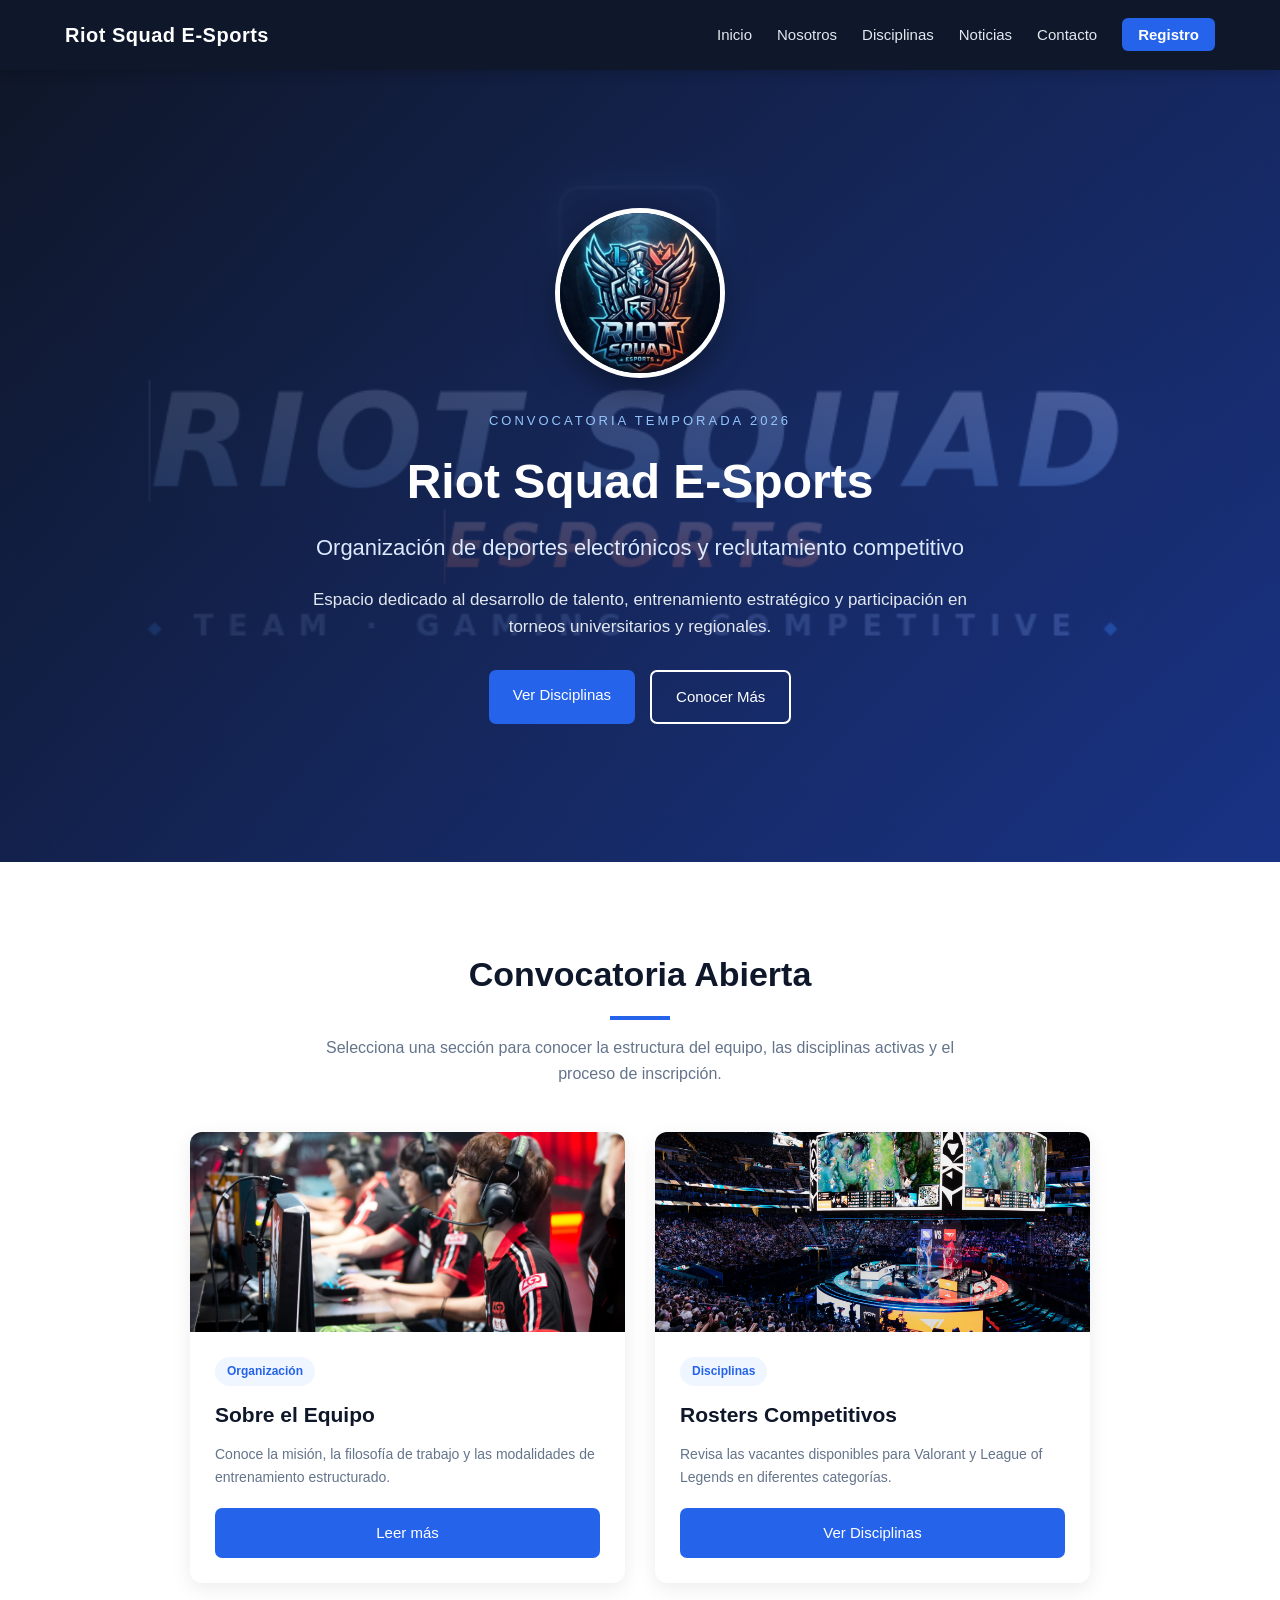
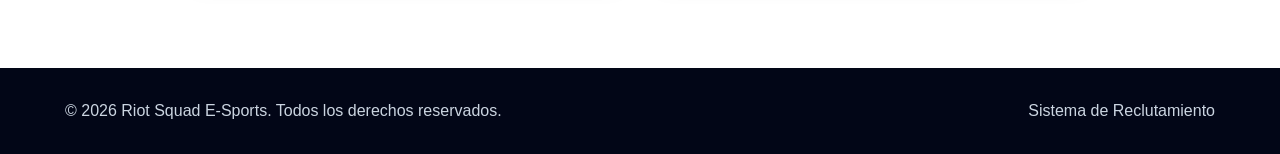
==== commit bb2ae16b: "actualizacion 2" ====
--- a/index.html
+++ b/index.html
@@ -31,7 +31,7 @@
         <section id="inicio" class="hero">
             <div class="hero-overlay">
                 <div class="hero-content">
-                    <img src="img/mifotoperfil.png" alt="Logo de Riot Squad E-Sports" class="foto-perfil">
+                    <img src="img/logohtml.jpg" alt="Logo de Riot Squad E-Sports" class="foto-perfil">
 
                     <p class="saludo">
                         Convocatoria Temporada 2026
@@ -72,7 +72,7 @@
                 <div class="proyectos-container">
                     <article class="proyecto">
                         <div class="proyecto-imagen">
-                            <img src="img/proyecto1.jpg" alt="Organización Riot Squad">
+                            <img src="img/equipoE-sports.jpg" alt="Organización Riot Squad">
                         </div>
                         <div class="proyecto-contenido">
                             <span class="proyecto-categoria">Organización</span>
@@ -84,7 +84,7 @@
 
                     <article class="proyecto">
                         <div class="proyecto-imagen">
-                            <img src="img/proyecto2.jpg" alt="Rosters Competitivos">
+                            <img src="img/competitivo.jpg" alt="Rosters Competitivos">
                         </div>
                         <div class="proyecto-contenido">
                             <span class="proyecto-categoria">Disciplinas</span>
--- a/css/style.css
+++ b/css/style.css
@@ -92,7 +92,7 @@
 ================================ */
 .hero {
     min-height: 88vh;
-    background-image: url("../img/banner.png");
+    background-image: url("../img/banner1.png");
     background-size: cover;
     background-position: center;
     background-repeat: no-repeat;
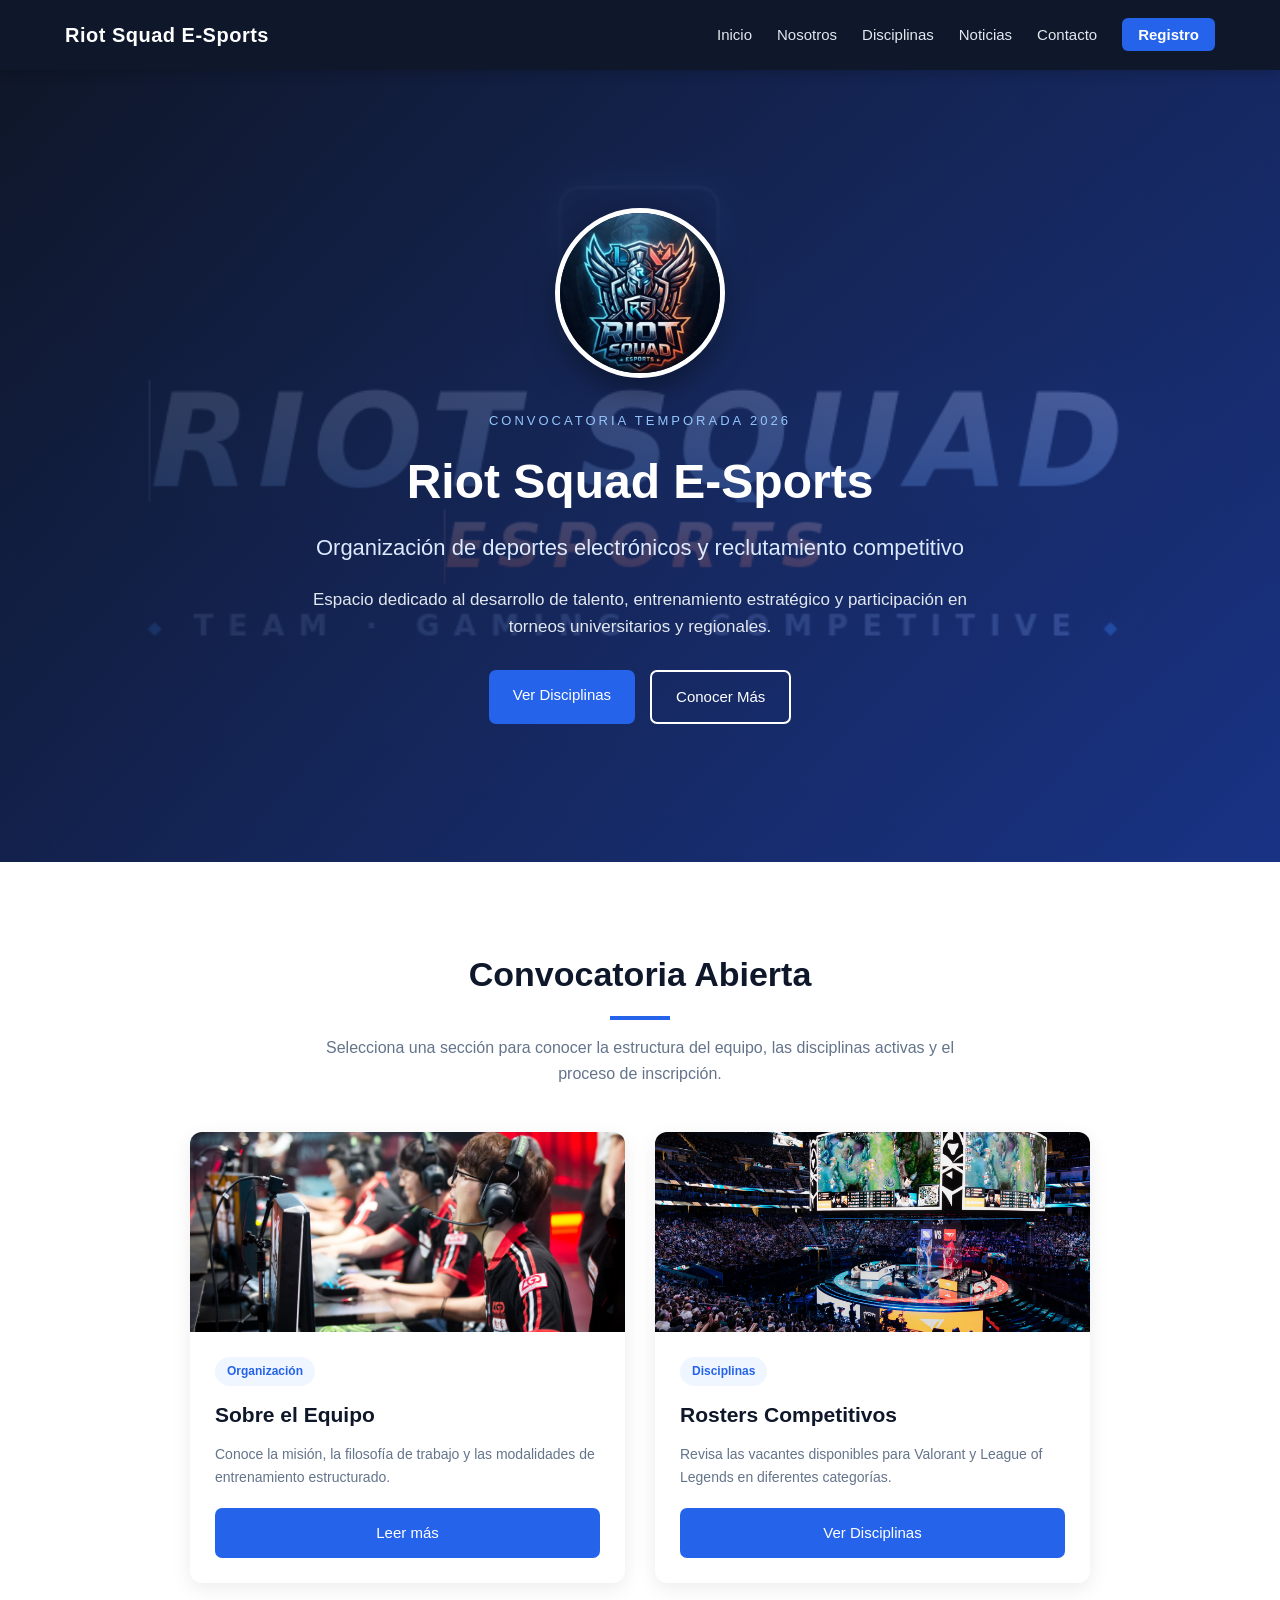
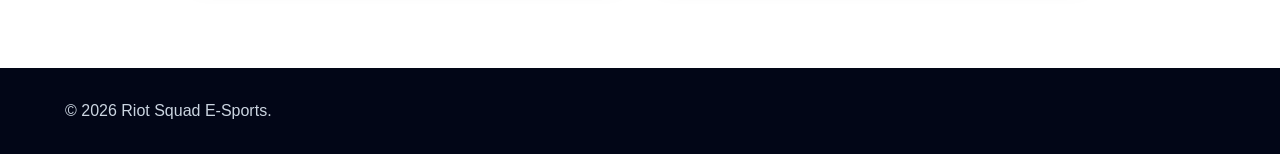
==== commit 2422d634: "Actualizacion 2" ====
--- a/index.html
+++ b/index.html
@@ -1,74 +1,49 @@
 ﻿<!DOCTYPE html>
 <html lang="es">
-
 <head>
     <meta charset="UTF-8">
     <meta name="viewport" content="width=device-width, initial-scale=1.0">
     <title>Riot Squad E-Sports - Inicio</title>
     <link rel="stylesheet" href="css/style.css">
 </head>
-
 <body>
-    <!-- NAVEGACIÓN -->
     <header>
         <nav class="navbar">
-            <div class="logo">
-                Riot Squad E-Sports
-            </div>
+            <div class="logo">Riot Squad E-Sports</div>
             <ul class="menu">
                 <li><a href="index.html">Inicio</a></li>
-                <li><a href="about.html">Nosotros</a></li>
-                <li><a href="services.html">Disciplinas</a></li>
-                <li><a href="news.html">Noticias</a></li>
-                <li><a href="contact.html">Contacto</a></li>
+                <li><a href="nosotros.html">Nosotros</a></li>
+                <li><a href="servicios.html">Disciplinas</a></li>
+                <li><a href="noticias.html">Noticias</a></li>
+                <li><a href="contacto.html">Contacto</a></li>
                 <li><a href="registro.html" class="btn-nav">Registro</a></li>
             </ul>
         </nav>
     </header>
-
     <main>
-        <!-- HERO / BANNER CON FOTO -->
         <section id="inicio" class="hero">
             <div class="hero-overlay">
                 <div class="hero-content">
                     <img src="img/logohtml.jpg" alt="Logo de Riot Squad E-Sports" class="foto-perfil">
-
-                    <p class="saludo">
-                        Convocatoria Temporada 2026
-                    </p>
-
-                    <h1>
-                        Riot Squad E-Sports
-                    </h1>
-
-                    <h2>
-                        Organización de deportes electrónicos y reclutamiento competitivo
-                    </h2>
-
+                    <p class="saludo">Convocatoria Temporada 2026</p>
+                    <h1>Riot Squad E-Sports</h1>
+                    <h2>Organización de deportes electrónicos y reclutamiento competitivo</h2>
                     <p class="descripcion-hero">
                         Espacio dedicado al desarrollo de talento, entrenamiento estratégico y participación en torneos universitarios y regionales.
                     </p>
-
                     <div class="hero-botones">
-                        <a href="services.html" class="btn">
-                            Ver Disciplinas
-                        </a>
-                        <a href="about.html" class="btn btn-secundario">
-                            Conocer Más
-                        </a>
+                        <a href="servicios.html" class="btn">Ver Disciplinas</a>
+                        <a href="nosotros.html" class="btn btn-secundario">Conocer Más</a>
                     </div>
                 </div>
             </div>
         </section>
-
-        <!-- BIENVENIDA Y TARJETAS CON IMÁGENES -->
         <section class="section">
             <div class="contenedor">
                 <h2 class="titulo-seccion">Convocatoria Abierta</h2>
                 <p class="subtitulo-seccion">
                     Selecciona una sección para conocer la estructura del equipo, las disciplinas activas y el proceso de inscripción.
                 </p>
-
                 <div class="proyectos-container">
                     <article class="proyecto">
                         <div class="proyecto-imagen">
@@ -78,10 +53,9 @@
                             <span class="proyecto-categoria">Organización</span>
                             <h3>Sobre el Equipo</h3>
                             <p>Conoce la misión, la filosofía de trabajo y las modalidades de entrenamiento estructurado.</p>
-                            <a href="about.html" class="btn">Leer más</a>
+                            <a href="nosotros.html" class="btn">Leer más</a>
                         </div>
                     </article>
-
                     <article class="proyecto">
                         <div class="proyecto-imagen">
                             <img src="img/competitivo.jpg" alt="Rosters Competitivos">
@@ -90,23 +64,18 @@
                             <span class="proyecto-categoria">Disciplinas</span>
                             <h3>Rosters Competitivos</h3>
                             <p>Revisa las vacantes disponibles para Valorant y League of Legends en diferentes categorías.</p>
-                            <a href="services.html" class="btn">Ver Disciplinas</a>
+                            <a href="servicios.html" class="btn">Ver Disciplinas</a>
                         </div>
                     </article>
                 </div>
             </div>
         </section>
     </main>
-
-    <!-- FOOTER -->
     <footer>
         <div class="footer-container">
-            <p>&copy; <span id="anio"></span> Riot Squad E-Sports. Todos los derechos reservados.</p>
-            <p>Sistema de Reclutamiento</p>
+            <p>&copy; <span id="anio"></span> Riot Squad E-Sports.</p>
         </div>
     </footer>
-
     <script src="js/script.js"></script>
 </body>
-
 </html>
